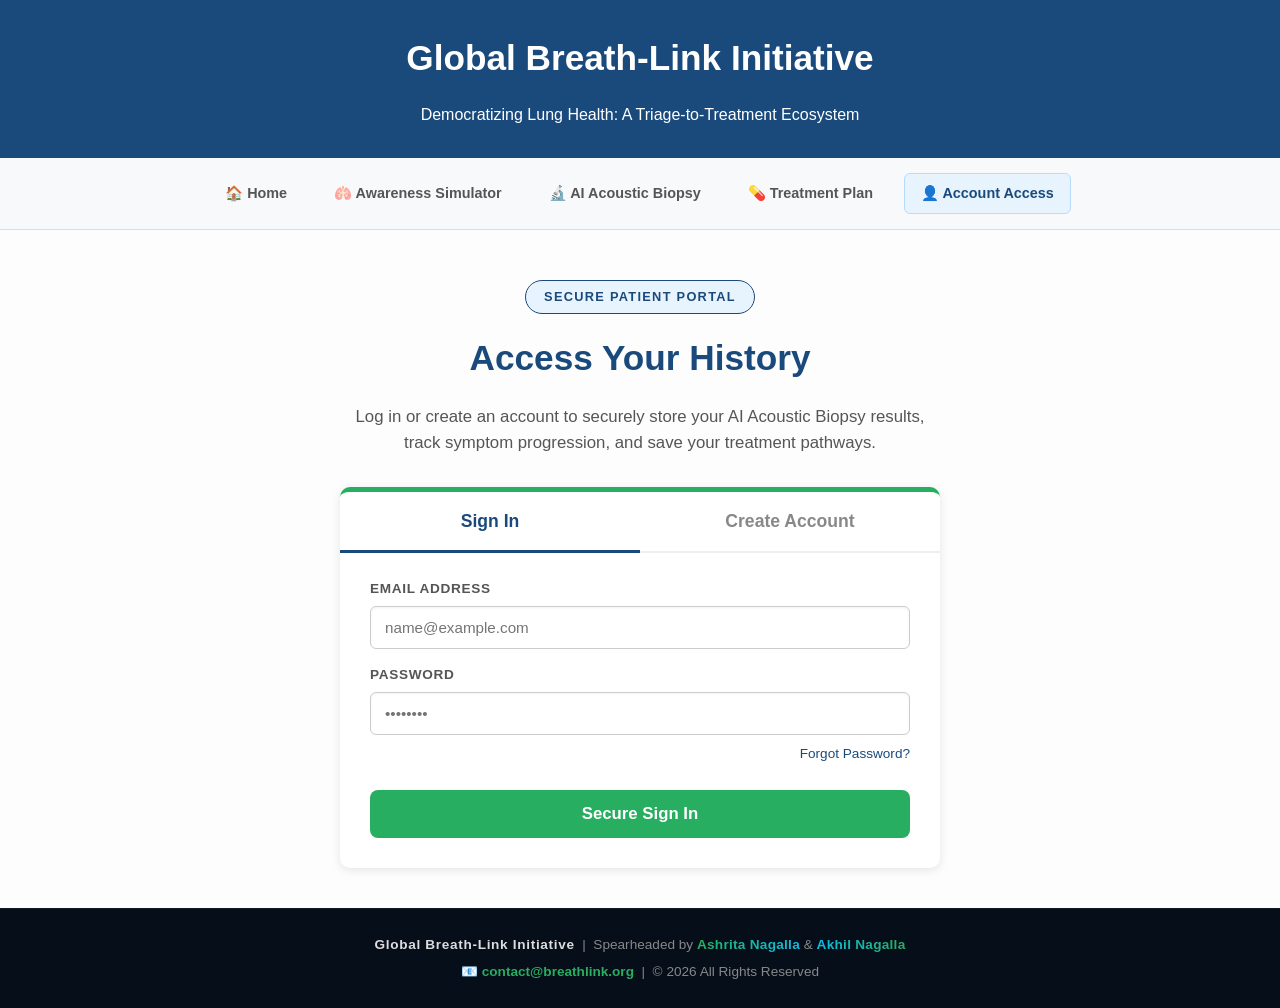
==== auth.html @ 33bfcf0e "Add files via upload" ====
<!DOCTYPE html>
<html lang="en">
<head>
<meta charset="UTF-8">
<meta name="viewport" content="width=device-width, initial-scale=1.0">
<title>Account Access — Global Breath-Link</title>
<link rel="stylesheet" href="style.css">
<style>
/* AUTH SPECIFIC STYLES - LIGHT THEME */
.auth-wrap { max-width: 600px; margin: 0 auto; padding: 20px 0; }

.auth-tabs { display: flex; border-bottom: 2px solid #eee; margin-bottom: 25px; }
.auth-tab {
    flex: 1; text-align: center; padding: 15px; font-size: 1.1rem; 
    font-weight: bold; color: #888; cursor: pointer; transition: 0.3s;
    border-bottom: 3px solid transparent; margin-bottom: -2px;
}
.auth-tab:hover { color: var(--primary); }
.auth-tab.active { color: var(--primary); border-bottom-color: var(--primary); }

.auth-form { display: none; animation: fadeIn 0.3s ease; }
.auth-form.active { display: block; }

@keyframes fadeIn { from { opacity: 0; transform: translateY(10px); } to { opacity: 1; transform: translateY(0); } }

.form-group { margin-bottom: 15px; text-align: left; }
.form-group label { display: block; font-size: 0.85rem; color: #555; font-weight: bold; margin-bottom: 6px; letter-spacing: 0.05em; text-transform: uppercase; }
.form-input {
    width: 100%; background: #fff; border: 1px solid #ccc; border-radius: 6px; 
    color: #333; padding: 12px 14px; font-size: 0.95rem; outline: none; 
    transition: border-color 0.2s; box-shadow: inset 0 1px 3px rgba(0,0,0,0.05); 
    font-family: 'Segoe UI', Tahoma, sans-serif; box-sizing: border-box;
}
.form-input:focus { border-color: var(--secondary); box-shadow: 0 0 5px rgba(39,174,96,0.3); }

.reg-grid { display: grid; grid-template-columns: 1fr 1fr; gap: 15px; }
.reg-grid.three-col { grid-template-columns: 1fr 1fr 1fr; }
.full-width { grid-column: 1 / -1; }

@media (max-width: 600px) { .reg-grid, .reg-grid.three-col { grid-template-columns: 1fr; } }

.btn-auth {
    width: 100%; background: var(--secondary); color: white; padding: 14px; 
    border: none; border-radius: 8px; cursor: pointer; font-weight: bold; 
    font-size: 1.05rem; transition: 0.2s; margin-top: 10px;
}
.btn-auth:hover { background: #22c774; box-shadow: 0 4px 15px rgba(39,174,96,0.3); transform: translateY(-2px); }

.forgot-link { display: block; text-align: right; font-size: 0.85rem; color: var(--primary); text-decoration: none; margin-top: 8px; font-weight: 500; }
.privacy-notice { background: #f8f9fa; border: 1px solid #eee; border-radius: 8px; padding: 15px; font-size: 0.85rem; color: #666; margin-top: 25px; line-height: 1.6; text-align: left; }

/* Notification Banner */
#notification { display: none; padding: 15px; border-radius: 8px; margin-bottom: 20px; font-weight: bold; text-align: center; }
.alert-success { background: #d4edda; color: #155724; border: 1px solid #c3e6cb; }
.alert-error { background: #f8d7da; color: #721c24; border: 1px solid #f5c6cb; }

/* Dashboard UI (Shown when logged in) */
#dashboardView { display: none; text-align: center; }
.user-profile-card { background: #fdfdfd; border: 1px solid #eee; border-radius: 8px; padding: 25px; margin-bottom: 20px; box-shadow: 0 2px 5px rgba(0,0,0,0.02); text-align: left;}
.profile-row { display: flex; justify-content: space-between; padding: 10px 0; border-bottom: 1px solid #f9f9f9; }
.profile-row:last-child { border-bottom: none; }
</style>
</head>
<body>

<header>
    <h1>Global Breath-Link Initiative</h1>
    <p>Democratizing Lung Health: A Triage-to-Treatment Ecosystem</p>
</header>

<div class="top-nav" id="mainNav">
    <a href="index.html">🏠 Home</a>
    <a href="awareness.html">🫁 Awareness Simulator</a>
    <a href="detection.html">🔬 AI Acoustic Biopsy</a>
    <a href="treatment.html">💊 Treatment Plan</a>
    <a href="auth.html" class="active" id="navAuthLink">👤 Account Access</a>
</div>

<div class="container" id="mainContent">
    <div class="auth-wrap">

        <div id="notification"></div>

        <div id="authView">
            <div style="text-align:center; margin-bottom:30px; padding-top:10px;">
                <div style="display:inline-block; background:#e8f4fd; border:1px solid var(--primary); border-radius:20px; padding:6px 18px; font-size:0.8rem; font-weight: bold; color:var(--primary); letter-spacing:0.1em; text-transform:uppercase; margin-bottom:16px;">SECURE PATIENT PORTAL</div>
                <h2 style="font-size:2.2rem; margin-top:0; margin-bottom:10px; color:var(--primary);">Access Your History</h2>
                <p style="color:#555; line-height:1.6; font-size:1.05rem;">Log in or create an account to securely store your AI Acoustic Biopsy results, track symptom progression, and save your treatment pathways.</p>
            </div>

            <div class="card" style="border-top-color: var(--secondary); padding: 0;">
                <div class="auth-tabs">
                    <div class="auth-tab active" id="tabLogin" onclick="switchTab('login')">Sign In</div>
                    <div class="auth-tab" id="tabRegister" onclick="switchTab('register')">Create Account</div>
                </div>

                <div style="padding: 0 30px 30px 30px;">
                    
                    <form id="formLogin" class="auth-form active" onsubmit="loginUser(event)">
                        <div class="form-group">
                            <label>Email Address</label>
                            <input type="email" id="loginEmail" class="form-input" placeholder="name@example.com" required>
                        </div>
                        <div class="form-group">
                            <label>Password</label>
                            <input type="password" id="loginPassword" class="form-input" placeholder="••••••••" required>
                            <a href="#" class="forgot-link">Forgot Password?</a>
                        </div>
                        <button type="submit" class="btn-auth">Secure Sign In</button>
                    </form>

                    <form id="formRegister" class="auth-form" onsubmit="registerUser(event)">
                        <div class="reg-grid three-col">
                            <div class="form-group">
                                <label>First Name</label>
                                <input type="text" id="regFirstName" class="form-input" required>
                            </div>
                            <div class="form-group">
                                <label>Middle Name</label>
                                <input type="text" id="regMiddleName" class="form-input" placeholder="(Optional)">
                            </div>
                            <div class="form-group">
                                <label>Last Name</label>
                                <input type="text" id="regLastName" class="form-input" required>
                            </div>
                        </div>

                        <div class="reg-grid">
                            <div class="form-group">
                                <label>Email Address</label>
                                <input type="email" id="regEmail" class="form-input" required>
                            </div>
                            <div class="form-group">
                                <label>Phone Number</label>
                                <input type="tel" id="regPhone" class="form-input" required>
                            </div>
                        </div>

                        <div class="form-group full-width">
                            <label>Street Address</label>
                            <input type="text" id="regAddress" class="form-input" placeholder="123 Main St, Apt 4B" required>
                        </div>

                        <div class="reg-grid three-col">
                            <div class="form-group">
                                <label>Country</label>
                                <select id="regCountry" class="form-input" required>
                                    <option value="">Select...</option>
                                    <option value="US">United States</option>
                                    <option value="UK">United Kingdom</option>
                                    <option value="IN">India</option>
                                    <option value="CA">Canada</option>
                                    <option value="AU">Australia</option>
                                </select>
                            </div>
                            <div class="form-group">
                                <label>State / Province</label>
                                <input type="text" id="regState" class="form-input" required>
                            </div>
                            <div class="form-group">
                                <label>ZIP / PIN Code</label>
                                <input type="text" id="regZip" class="form-input" required>
                            </div>
                        </div>

                        <div class="reg-grid" style="margin-top: 10px; border-top: 1px solid #eee; padding-top: 20px;">
                            <div class="form-group">
                                <label>Create Password</label>
                                <input type="password" id="regPassword" class="form-input" placeholder="Min 8 characters" required>
                            </div>
                            <div class="form-group">
                                <label>Confirm Password</label>
                                <input type="password" id="regConfirmPassword" class="form-input" required>
                            </div>
                        </div>

                        <button type="submit" class="btn-auth" style="background: var(--primary);">Register Account</button>
                        
                        <div class="privacy-notice">
                            🔒 <strong>Prototype Notice:</strong> Because this site is hosted on GitHub Pages, data is saved locally to your browser's memory. Real-world deployments will sync to an encrypted cloud database.
                        </div>
                    </form>

                </div>
            </div>
        </div>

        <div id="dashboardView">
            <div style="text-align:center; margin-bottom:30px; padding-top:10px;">
                <div style="display:inline-block; background:rgba(39,174,96,0.15); border:1px solid var(--secondary); border-radius:20px; padding:6px 18px; font-size:0.8rem; font-weight: bold; color:var(--secondary); letter-spacing:0.1em; text-transform:uppercase; margin-bottom:16px;">SECURE SESSION ACTIVE</div>
                <h2 style="font-size:2.2rem; margin-top:0; margin-bottom:10px; color:var(--primary);">Welcome, <span id="dashName">User</span></h2>
            </div>

            <div class="user-profile-card">
                <h3 style="margin-top:0; color:var(--primary); border-bottom: 2px solid #f0f0f0; padding-bottom: 10px;">Profile Information</h3>
                <div class="profile-row"><strong>Full Name:</strong> <span id="dashFullName"></span></div>
                <div class="profile-row"><strong>Email:</strong> <span id="dashEmail"></span></div>
                <div class="profile-row"><strong>Phone:</strong> <span id="dashPhone"></span></div>
                <div class="profile-row"><strong>Address:</strong> <span id="dashAddress"></span></div>
                <div class="profile-row"><strong>Location:</strong> <span id="dashLocation"></span></div>
            </div>

            <div class="reg-grid">
                <button class="btn-auth" onclick="window.location.href='detection.html'" style="margin-top:0;">🔬 Start New Analysis</button>
                <button class="btn-auth" onclick="logoutUser()" style="background:var(--danger); margin-top:0;">🚪 Secure Logout</button>
            </div>
            
            <button class="btn-auth" onclick="deleteAccount()" style="background:transparent; color:var(--danger); border:1px solid var(--danger); margin-top:15px;">Delete My Account</button>
        </div>

    </div>
</div>

<footer style="background: #060e1a; padding: 25px 20px; border-top: 1px solid rgba(255,255,255,0.05); text-align: center; font-family: 'Segoe UI', Tahoma, sans-serif; font-size: 0.85rem; color: #888;">
    <div style="margin-bottom: 6px;">
        <strong style="color: #ddd; letter-spacing: 0.05em;">Global Breath-Link Initiative</strong> &nbsp;|&nbsp; 
        Spearheaded by 
        <span style="font-weight: 800; letter-spacing: 0.02em; background: linear-gradient(90deg, #27ae60, #0abde3); -webkit-background-clip: text; -webkit-text-fill-color: transparent;">Ashrita Nagalla</span> 
        &amp; 
        <span style="font-weight: 800; letter-spacing: 0.02em; background: linear-gradient(90deg, #0abde3, #27ae60); -webkit-background-clip: text; -webkit-text-fill-color: transparent;">Akhil Nagalla</span>
    </div>
    <div>
        📧 <a href="mailto:contact@breathlink.org" style="color: var(--secondary); text-decoration: none; font-weight: 600; transition: 0.2s;" onmouseover="this.style.color='#0abde3'" onmouseout="this.style.color='var(--secondary)'">contact@breathlink.org</a> 
        &nbsp;|&nbsp; &copy; 2026 All Rights Reserved
    </div>
</footer>

<script>
// ==========================================
// CLIENT-SIDE DATABASE USING LOCALSTORAGE
// ==========================================

// Initialize Database structure if it doesn't exist
function initDB() {
    if (!localStorage.getItem('breathlink_users')) {
        localStorage.setItem('breathlink_users', JSON.stringify([]));
    }
}

// ── UI LOGIC ──
function switchTab(tab) {
    document.getElementById('tabLogin').classList.remove('active');
    document.getElementById('tabRegister').classList.remove('active');
    document.getElementById('formLogin').classList.remove('active');
    document.getElementById('formRegister').classList.remove('active');
    document.getElementById('notification').style.display = 'none';

    if (tab === 'login') {
        document.getElementById('tabLogin').classList.add('active');
        document.getElementById('formLogin').classList.add('active');
    } else {
        document.getElementById('tabRegister').classList.add('active');
        document.getElementById('formRegister').classList.add('active');
    }
}

function showNotification(msg, type) {
    const banner = document.getElementById('notification');
    banner.textContent = msg;
    banner.className = type === 'success' ? 'alert-success' : 'alert-error';
    banner.style.display = 'block';
    window.scrollTo({ top: 0, behavior: 'smooth' });
}

// Check session on page load
function checkSession() {
    initDB();
    const currentUser = JSON.parse(localStorage.getItem('breathlink_session'));
    
    if (currentUser) {
        // Show Dashboard
        document.getElementById('authView').style.display = 'none';
        document.getElementById('dashboardView').style.display = 'block';
        document.getElementById('navAuthLink').textContent = '👤 My Dashboard';
        
        // Populate Data
        document.getElementById('dashName').textContent = currentUser.firstName;
        document.getElementById('dashFullName').textContent = `${currentUser.firstName} ${currentUser.middleName} ${currentUser.lastName}`.replace(/  /g, ' ');
        document.getElementById('dashEmail').textContent = currentUser.email;
        document.getElementById('dashPhone').textContent = currentUser.phone;
        document.getElementById('dashAddress').textContent = currentUser.address;
        document.getElementById('dashLocation').textContent = `${currentUser.state}, ${currentUser.zipCode}, ${currentUser.country}`;
    } else {
        // Show Login/Register
        document.getElementById('authView').style.display = 'block';
        document.getElementById('dashboardView').style.display = 'none';
        document.getElementById('navAuthLink').textContent = '👤 Account Access';
    }
}

// ── CRUD OPERATIONS ──

// 1. CREATE (Register User)
function registerUser(e) {
    e.preventDefault();
    const pw1 = document.getElementById('regPassword').value;
    const pw2 = document.getElementById('regConfirmPassword').value;
    const email = document.getElementById('regEmail').value.toLowerCase();

    if (pw1 !== pw2) { showNotification("Passwords do not match.", "error"); return; }
    if (pw1.length < 8) { showNotification("Password must be at least 8 characters.", "error"); return; }

    const users = JSON.parse(localStorage.getItem('breathlink_users'));
    
    // Check if email exists
    if (users.find(u => u.email === email)) {
        showNotification("Account with this email already exists. Please log in.", "error");
        return;
    }

    // Create new user object (simulating a DB record)
    const newUser = {
        id: Date.now().toString(),
        firstName: document.getElementById('regFirstName').value,
        middleName: document.getElementById('regMiddleName').value,
        lastName: document.getElementById('regLastName').value,
        email: email,
        phone: document.getElementById('regPhone').value,
        address: document.getElementById('regAddress').value,
        country: document.getElementById('regCountry').value,
        state: document.getElementById('regState').value,
        zipCode: document.getElementById('regZip').value,
        password: btoa(pw1) // Simple base64 encoding for prototype purposes
    };

    // Save to "Database"
    users.push(newUser);
    localStorage.setItem('breathlink_users', JSON.stringify(users));

    showNotification("Account created successfully! Please log in.", "success");
    document.getElementById('formRegister').reset();
    setTimeout(() => switchTab('login'), 1500);
}

// 2. READ (Login User)
function loginUser(e) {
    e.preventDefault();
    const email = document.getElementById('loginEmail').value.toLowerCase();
    const password = btoa(document.getElementById('loginPassword').value);

    const users = JSON.parse(localStorage.getItem('breathlink_users'));
    const user = users.find(u => u.email === email && u.password === password);

    if (user) {
        // Remove password from session object
        const sessionUser = { ...user };
        delete sessionUser.password;
        
        // Save session
        localStorage.setItem('breathlink_session', JSON.stringify(sessionUser));
        
        showNotification("Login successful! Redirecting...", "success");
        setTimeout(() => checkSession(), 1000);
    } else {
        showNotification("Invalid email or password.", "error");
    }
}

// 3. DELETE (Logout & Delete Account)
function logoutUser() {
    localStorage.removeItem('breathlink_session');
    checkSession();
}

function deleteAccount() {
    if(confirm("Are you sure you want to permanently delete your account and history?")) {
        const currentUser = JSON.parse(localStorage.getItem('breathlink_session'));
        let users = JSON.parse(localStorage.getItem('breathlink_users'));
        
        // Filter out the current user
        users = users.filter(u => u.id !== currentUser.id);
        
        // Save updated DB and clear session
        localStorage.setItem('breathlink_users', JSON.stringify(users));
        localStorage.removeItem('breathlink_session');
        
        alert("Account deleted successfully.");
        checkSession();
    }
}

// Run on page load
window.onload = checkSession;
</script>

</body>
</html>
---- style.css ----
:root{
    --primary:#1a4a7c;
    --secondary:#27ae60;
    --bg:#fdfdfd;
    --accent:#f39c12;
    --dark:#0a0a0a;
    --danger:#e74c3c;
}

body{ font-family:'Segoe UI',Tahoma,sans-serif; line-height:1.6; margin:0; background:var(--bg); color:#333; }
.container{ max-width:1000px; margin:auto; padding:20px; }

header { 
    background: var(--primary); 
    color: #fff; 
    padding: 30px 20px; /* Reduced from 60px to 30px to make the header shorter */
    text-align: center; 
}

header h1 { 
    margin: 0; 
    font-size: 2.2rem; /* Slightly smaller text to fit the new height */
}
header p {
    margin-bottom: 0; /* Removes extra space below the paragraph */
}
section{ padding:40px 0; border-bottom:1px solid #ddd; }

/* ── GLOBAL NAV BAR ── */
/* ── GLOBAL NAV BAR ── */
.top-nav {
    background: #f8f9fa;
    border-bottom: 1px solid #ddd;
    padding: 15px 20px;
    display: flex;
    align-items: center;
    position: relative; /* This allows us to absolute position the dropdown inside the nav */
    justify-content: center; /* This keeps your links perfectly centered! */
    gap: 15px;
    flex-wrap: wrap;
}

.top-nav a {
    color: #555;
    text-decoration: none;
    padding: 8px 16px;
    border-radius: 6px;
    font-size: 0.9rem;
    font-weight: bold;
    transition: 0.2s;
}

.top-nav a:hover {
    background: #eee;
}

.top-nav a.active {
    color: var(--primary);
    background: #e8f4fd;
    border: 1px solid #b8daff;
}
/* VIEWING AREA */
.grid{ display:grid; grid-template-columns:repeat(auto-fit,minmax(300px,1fr)); gap:20px; }

/* UPDATED: Added Flexbox properties so inner elements can be pushed to bottom */
.card { 
    background:#fff; 
    padding:25px; 
    border-radius:10px; 
    box-shadow:0 2px 10px rgba(0,0,0,0.1); 
    border-top:5px solid var(--secondary); 
    display: flex; 
    flex-direction: column; 
}

.tag-cloud{ display:flex; flex-wrap:wrap; gap:8px; margin-top:10px; }
.tag{ background:#e8f4fd; color:#1a4a7c; padding:6px 12px; border-radius:15px; font-size:0.85rem; font-weight:bold; cursor:pointer; transition: 0.2s; border:1px solid rgba(26,74,124,0.1); display: inline-block; }
.tag:hover{ background:#1a4a7c; color:white; transform:translateY(-2px); box-shadow:0 4px 10px rgba(26,74,124,0.2); }

/* SIMULATOR STYLES - LIGHT THEME */
#simulator{ display:none; background:#f8f9fa; color:#333; padding:40px 20px; text-align:center; border-top: 1px solid #eee;}
.viewer { max-width:300px; margin:10px auto; background: #0a0a0a; border-radius: 20px; position: relative; border: 4px solid #fff; box-shadow: 0 8px 25px rgba(0,0,0,0.15); }
canvas { display: block; max-width: 100%; height: auto; }

.healthbar{ width:280px; height:16px; background:#ddd; margin:20px auto; border-radius:10px; overflow:hidden; box-shadow: inset 0 2px 5px rgba(0,0,0,0.1); }
.healthfill{ height:100%; width:100%; background:#27ae60; transition: 1s; }

.controls button{ padding:10px 16px; margin:6px; border:1px solid #ccc; border-radius:6px; background:#fff; color:#555; cursor:pointer; font-weight:bold; transition:0.2s; box-shadow:0 2px 5px rgba(0,0,0,0.02); }
.controls button:hover { border-color:var(--primary); color:var(--primary); background:#e8f4fd; }
.controls button.active { background: var(--secondary); border-color:var(--secondary); color:white; box-shadow:0 4px 10px rgba(39,174,96,0.3); }

/* DETAILED INFO PANEL (CLINICAL ANALYSIS) - LIGHT THEME */
.edu-panel {
    max-width: 700px; margin: 30px auto; background: #fff; padding: 30px;
    border-radius: 12px; text-align: left; border: 1px solid #eee;
    border-top: 4px solid var(--secondary);
    max-height: 500px; overflow-y: auto;
    box-shadow: 0 4px 20px rgba(0,0,0,0.05);
}

.unlock-msg { color: #856404; background:#fff3cd; border:1px solid #ffeeba; font-weight: bold; margin: 15px auto; padding: 12px 20px; border-radius: 8px; font-size: 0.9rem; display: inline-block; }
.quizBtn{ display:none; background:var(--secondary); padding:15px 30px; border:none; border-radius:8px; color:white; font-weight:bold; cursor:pointer; margin-top:20px; box-shadow:0 4px 15px rgba(39,174,96,0.3); transition:0.2s; font-size: 1.05rem;}
.quizBtn:hover{ background:#22c774; transform:translateY(-2px); }

/* QUIZ MODAL - LIGHT THEME */
#quizModal {
    display:none; position:fixed; top:0; left:0; width:100%; height:100%;
    background:rgba(255,255,255,0.85); z-index:2000; justify-content:center; align-items:center;
    padding: 20px; backdrop-filter: blur(5px);
}
.quiz-content {
    background:#fdfdfd; padding:30px; border-radius:8px; max-width:600px; width:90%;
    color:#444; position: relative; display: flex; flex-direction: column; max-height: 90vh;
    border:1px solid #eee; box-shadow: 0 10px 30px rgba(0,0,0,0.1);
    border-top: 4px solid var(--secondary);
}
#quizHeader { color: var(--primary); margin-top: 0; padding-bottom: 15px; border-bottom: 2px solid #f0f0f0; font-size: 1.5rem;}
#quizBody { overflow-y: auto; flex-grow: 1; padding-right: 15px; margin: 20px 0; }
.quiz-q { margin-bottom: 25px; border-bottom: 1px solid #f9f9f9; padding-bottom: 15px; }
.quiz-q p { font-weight: bold; color: #333; margin-bottom: 10px; }
.quiz-q label { color: #555; }

#quizResults { display:none; padding:15px; border-radius:8px; font-weight:bold; margin-bottom:15px; text-align:center; background:#e8f4fd; color:var(--primary); border:1px solid #b8daff;}

/* NAME INPUT SECTION */
#nameSection {
    display: none;
    background: #fdfdfd;
    border: 1px solid #eee;
    border-radius: 8px;
    padding: 20px;
    margin: 15px 0;
    text-align: center;
    box-shadow: 0 2px 5px rgba(0,0,0,0.02);
}
#nameSection h3 { color: var(--primary); margin: 0 0 8px 0; font-size: 1.1rem; }
#nameSection p { color: #666; margin: 0 0 15px 0; font-size: 0.9rem; }
.name-inputs { display: flex; gap: 10px; justify-content: center; flex-wrap: wrap; }
.name-inputs input {
    background:#fff; border:1px solid #ccc; border-radius:6px; color:#333; padding:12px 14px; font-size:0.95rem;
    outline:none; transition:border-color 0.2s; box-shadow: inset 0 1px 3px rgba(0,0,0,0.05); font-family:'Segoe UI',Tahoma,sans-serif;
}
.name-inputs input:focus { border-color:var(--secondary); box-shadow: 0 0 5px rgba(39,174,96,0.3); }
.name-inputs input.input-error { border-color: var(--danger); animation: shake 0.3s ease; }

@keyframes shake {
    0%, 100% { transform: translateX(0); }
    25% { transform: translateX(-5px); }
    75% { transform: translateX(5px); }
}

#nameError { color: var(--danger); font-size: 0.85rem; margin-top: 8px; display: none; }

.cert-btn { 
    display:none; background:var(--primary); color:white; padding:14px; 
    border:none; border-radius:8px; cursor:pointer; font-weight:bold; 
    width:100%; margin-top:10px; transition: 0.2s; font-size: 1rem;
}
.cert-btn:hover { background:#153a63; transform:translateY(-2px); box-shadow:0 4px 15px rgba(26,74,124,0.3); }

.close-quiz { 
    background:none; border:none; color:#888; cursor:pointer; 
    text-align:center; width:100%; margin-top: 15px; 
    font-size: 0.9rem; font-weight: 500;
}
.close-quiz:hover { color: #555; }

footer{ text-align:center; padding:40px; background:#222; color:#eee; }

/* ===== GRID FIX (SAFE) ===== */
.grid {
    display: grid;
    grid-template-columns: repeat(2, 1fr);
    gap: 20px;
}

/* ===== CARD ALIGNMENT FIX ===== */
.treatment-card {
    grid-column: span 2;
    max-width: 520px;
    justify-self: center;
}

/* ===== MOBILE FIX ===== */
@media (max-width: 700px) {
    .grid {
        grid-template-columns: 1fr;
    }

    .treatment-card {
        grid-column: span 1;
        max-width: 100%;
    }
    
}

/* Style the actual dropdown menu */
.goog-te-gadget .goog-te-combo {
    color: #333;
    background: #fff;
    padding: 6px;
    border-radius: 4px;
    border: 1px solid #ccc;
    font-family: 'Segoe UI', Tahoma, sans-serif;
    font-size: 0.9rem;
    cursor: pointer;
    outline: none;
    margin: 0;
}

.goog-te-gadget .goog-te-combo:focus {
    border-color: var(--primary);
}

/* Hide the annoying Google Translate top banner */
.goog-te-banner-frame.skiptranslate {
    display: none !important;
}

/* Prevent Google from pushing the page down */
body {
    top: 0px !important; 
}

/* ── CUSTOM CLEAN TRANSLATOR LAYOUT ── */
/* ── IN-NAV CUSTOM TRANSLATOR LAYOUT ── */
.custom-translator {
    margin-left: auto; /* This magical Flexbox rule pushes it to the far right edge! */
    display: flex;
    align-items: center;
}

/* Style the clean dropdown */
/* ── IN-NAV CUSTOM TRANSLATOR LAYOUT ── */
.custom-translator {
    position: absolute; /* This pulls it out of the flex flow */
    right: 20px; /* Pins it to the right edge of the nav bar */
}

/* Style the clean dropdown */
.custom-translator select {
    padding: 8px 12px;
    border: 1px solid #ccc;
    border-radius: 6px;
    background: #fff;
    color: #555;
    font-family: 'Segoe UI', Tahoma, sans-serif;
    font-size: 0.9rem;
    font-weight: bold;
    cursor: pointer;
    outline: none;
    transition: all 0.2s ease;
}

.custom-translator select:hover {
    background: #f8f9fa;
    border-color: var(--secondary);
}

.custom-translator select:focus {
    border-color: var(--secondary);
    box-shadow: 0 0 5px rgba(39,174,96,0.3);
}

/* The rest of the CSS styling from before remains exactly the same! */

/* ── HIDE ALL GOOGLE TRANSLATE ARTIFACTS ── */

/* 1. Hide the top banner frame completely */
.goog-te-banner-frame.skiptranslate {
    display: none !important;
}

/* 2. Prevent Google from adding padding to the top of the body */
body {
    top: 0px !important; 
}

/* 3. Hide the tooltip popup that appears when hovering over translated text */
.goog-tooltip {
    display: none !important;
}
.goog-tooltip:hover {
    display: none !important;
}

/* 4. Remove the weird yellow highlight background on translated text */
.goog-text-highlight {
    background-color: transparent !important;
    border: none !important; 
    box-shadow: none !important;
}
/* ── KIDS ZONE NAVIGATION BUTTON ── */
.kids-nav-btn {
    background: linear-gradient(135deg, #ff9a3c, #ff6b6b) !important;
    color: white !important;
    border: none !important;
    border-radius: 25px !important; /* Creates a playful pill shape */
    padding: 8px 22px !important;
    font-weight: 900 !important;
    letter-spacing: 0.05em;
    margin-left: 20px; /* Creates a physical gap from the adult tools */
    box-shadow: 0 4px 10px rgba(255, 107, 107, 0.3);
    text-transform: uppercase;
    font-size: 0.85rem !important;
}

.kids-nav-btn:hover {
    transform: translateY(-2px);
    box-shadow: 0 6px 15px rgba(255, 107, 107, 0.5);
    background: linear-gradient(135deg, #ff6b6b, #ff9a3c) !important;
    color: white !important;
}
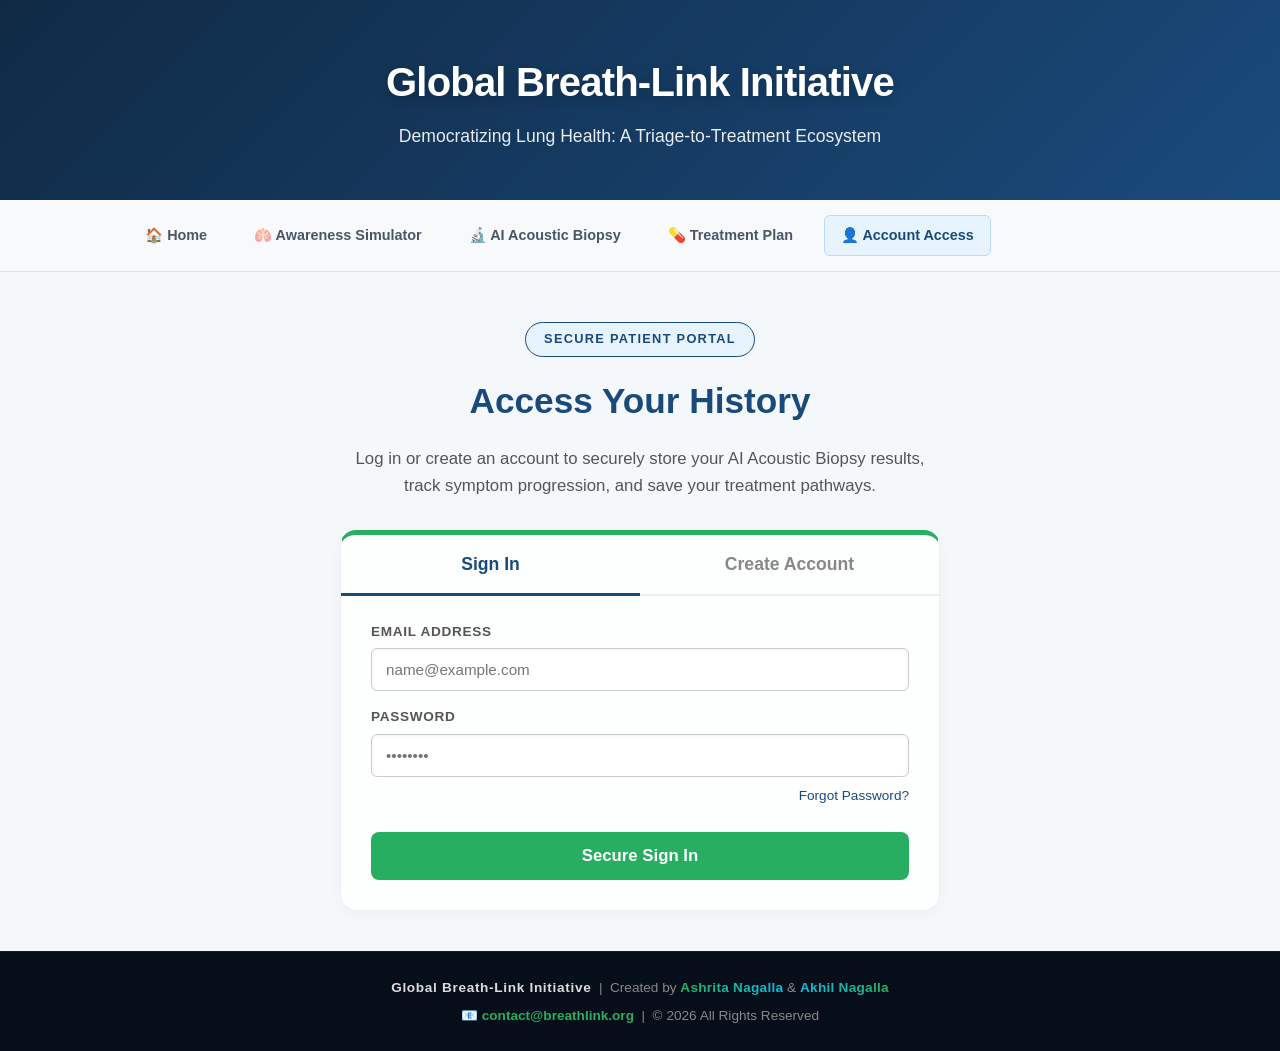
==== commit c48d3241: "Add files via upload" ====
--- a/auth.html
+++ b/auth.html
@@ -214,7 +214,7 @@
 <footer style="background: #060e1a; padding: 25px 20px; border-top: 1px solid rgba(255,255,255,0.05); text-align: center; font-family: 'Segoe UI', Tahoma, sans-serif; font-size: 0.85rem; color: #888;">
     <div style="margin-bottom: 6px;">
         <strong style="color: #ddd; letter-spacing: 0.05em;">Global Breath-Link Initiative</strong> &nbsp;|&nbsp; 
-        Spearheaded by 
+        Created by 
         <span style="font-weight: 800; letter-spacing: 0.02em; background: linear-gradient(90deg, #27ae60, #0abde3); -webkit-background-clip: text; -webkit-text-fill-color: transparent;">Ashrita Nagalla</span> 
         &amp; 
         <span style="font-weight: 800; letter-spacing: 0.02em; background: linear-gradient(90deg, #0abde3, #27ae60); -webkit-background-clip: text; -webkit-text-fill-color: transparent;">Akhil Nagalla</span>
--- a/style.css
+++ b/style.css
@@ -1,47 +1,116 @@
-:root{
-    --primary:#1a4a7c;
-    --secondary:#27ae60;
-    --bg:#fdfdfd;
-    --accent:#f39c12;
-    --dark:#0a0a0a;
-    --danger:#e74c3c;
-}
-
-body{ font-family:'Segoe UI',Tahoma,sans-serif; line-height:1.6; margin:0; background:var(--bg); color:#333; }
-.container{ max-width:1000px; margin:auto; padding:20px; }
-
+/* ========================================== */
+/* ── VARIABLE DEFINITIONS & BASE ROOT ────── */
+/* ========================================== */
+:root {
+    --primary: #1a4a7c;
+    --secondary: #27ae60;
+    --bg: #f5f8fa;
+    --accent: #f39c12;
+    --dark: #0a0a0a;
+    --danger: #e74c3c;
+    --glass-bg: rgba(255, 255, 255, 0.8);
+    --glass-border: rgba(26, 74, 124, 0.08);
+}
+
+body { 
+    font-family: 'Segoe UI', Tahoma, sans-serif; 
+    line-height: 1.6; 
+    margin: 0; 
+    background: var(--bg); 
+    color: #333; 
+    top: 0px !important; 
+    overflow-x: hidden;
+}
+
+.container { 
+    max-width: 1000px; 
+    margin: auto; 
+    padding: 20px; 
+}
+
+/* ── ULTIMATE CANVAS HEADER DESIGN ── */
 header { 
-    background: var(--primary); 
+    position: relative;
+    background: linear-gradient(135deg, #102a45 0%, #1a4a7c 100%); 
     color: #fff; 
-    padding: 30px 20px; /* Reduced from 60px to 30px to make the header shorter */
+    padding: 50px 20px; 
     text-align: center; 
+    overflow: hidden;
+}
+
+#headerParticleCanvas {
+    position: absolute;
+    top: 0;
+    left: 0;
+    width: 100%;
+    height: 100%;
+    pointer-events: none;
+    z-index: 1;
+}
+
+.header-foreground {
+    position: relative;
+    z-index: 2;
 }
 
 header h1 { 
     margin: 0; 
-    font-size: 2.2rem; /* Slightly smaller text to fit the new height */
-}
+    font-size: 2.5rem; 
+    font-weight: 800;
+    letter-spacing: -0.02em;
+    text-shadow: 0 4px 12px rgba(0,0,0,0.2);
+}
+
 header p {
-    margin-bottom: 0; /* Removes extra space below the paragraph */
-}
-section{ padding:40px 0; border-bottom:1px solid #ddd; }
-
-/* ── GLOBAL NAV BAR ── */
-/* ── GLOBAL NAV BAR ── */
+    margin-top: 8px;
+    margin-bottom: 0; 
+    font-size: 1.1rem;
+    opacity: 0.9;
+}
+
+section { 
+    padding: 40px 0; 
+    border-bottom: 1px solid #ddd; 
+}
+
+/* ========================================== */
+/* ── GLOBAL WEB SCROLLBAR CUSTOMIZATION ──── */
+/* ========================================== */
+::-webkit-scrollbar {
+    width: 8px;
+    height: 8px;
+}
+::-webkit-scrollbar-track {
+    background: #f1f1f1;
+    border-radius: 4px;
+}
+::-webkit-scrollbar-thumb {
+    background: var(--primary);
+    border-radius: 4px;
+}
+::-webkit-scrollbar-thumb:hover {
+    background: var(--secondary);
+}
+
+/* ========================================== */
+/* ── GLOBAL NAVIGATION BAR STRUCTURE ─────── */
+/* ========================================== */
 .top-nav {
-    background: #f8f9fa;
-    border-bottom: 1px solid #ddd;
-    padding: 15px 20px;
+    background: rgba(248, 249, 250, 0.95);
+    backdrop-filter: blur(10px);
+    border-bottom: 1px solid #dee2e6;
+    padding: 15px 180px 15px 20px; 
     display: flex;
     align-items: center;
-    position: relative; /* This allows us to absolute position the dropdown inside the nav */
-    justify-content: center; /* This keeps your links perfectly centered! */
+    position: relative; 
+    justify-content: center; 
     gap: 15px;
     flex-wrap: wrap;
+    z-index: 100;
 }
 
 .top-nav a {
-    color: #555;
+    color: #4a5568;
     text-decoration: none;
     padding: 8px 16px;
     border-radius: 6px;
@@ -51,7 +120,8 @@
 }
 
 .top-nav a:hover {
-    background: #eee;
+    background: #e2e8f0;
+    color: var(--primary);
 }
 
 .top-nav a.active {
@@ -59,142 +129,375 @@
     background: #e8f4fd;
     border: 1px solid #b8daff;
 }
-/* VIEWING AREA */
-.grid{ display:grid; grid-template-columns:repeat(auto-fit,minmax(300px,1fr)); gap:20px; }
-
-/* UPDATED: Added Flexbox properties so inner elements can be pushed to bottom */
+
+/* ── KIDS NAV CAPSULE PILL PIECE ── */
+.kids-nav-btn {
+    background: linear-gradient(135deg, #ff9a3c, #ff6b6b) !important;
+    color: white !important;
+    border: none !important;
+    border-radius: 25px !important; 
+    padding: 8px 22px !important;
+    font-weight: 900 !important;
+    letter-spacing: 0.05em;
+    margin-left: 20px; 
+    box-shadow: 0 4px 10px rgba(255, 107, 107, 0.3);
+    text-transform: uppercase;
+    font-size: 0.85rem !important;
+}
+
+.kids-nav-btn:hover {
+    transform: translateY(-2px) !important;
+    box-shadow: 0 6px 15px rgba(255, 107, 107, 0.5) !important;
+}
+
+/* ========================================== */
+/* ── NAVIGATION GEAR SETTINGS DROP-DOWN ──── */
+/* ========================================== */
+.settings-container {
+    position: absolute;
+    right: 20px;
+    top: 50%;
+    transform: translateY(-50%);
+    z-index: 1000;
+}
+
+.settings-gear-btn {
+    background: #ffffff;
+    color: var(--primary);
+    border: 1px solid #cbd5e1;
+    border-radius: 6px;
+    padding: 8px 14px;
+    font-size: 0.9rem;
+    font-weight: bold;
+    cursor: pointer;
+    display: flex;
+    align-items: center;
+    gap: 6px;
+    transition: all 0.2s;
+}
+
+.settings-gear-btn:hover {
+    border-color: var(--secondary);
+    background-color: #f8f9fa;
+}
+
+.settings-dropdown {
+    display: none; 
+    position: absolute;
+    right: 0;
+    top: 42px;
+    background: #ffffff;
+    border: 1px solid #ddd;
+    border-radius: 8px;
+    padding: 14px;
+    width: 200px;
+    box-shadow: 0 6px 20px rgba(0, 0, 0, 0.15);
+    flex-direction: column;
+    gap: 6px;
+}
+
+.settings-dropdown label {
+    font-size: 0.75rem;
+    font-weight: 800;
+    color: #666;
+    text-transform: uppercase;
+}
+
+.theme-toggle-btn {
+    background: var(--primary);
+    color: white;
+    border: none;
+    padding: 8px;
+    border-radius: 4px;
+    font-size: 0.8rem;
+    font-weight: bold;
+    cursor: pointer;
+    margin-top: 4px;
+    transition: background 0.2s;
+}
+
+.theme-toggle-btn:hover {
+    background: var(--secondary);
+}
+
+/* ========================================== */
+/* ── ULTIMATE GLASSMORPHISM PORTAL CARDS ─── */
+/* ========================================== */
+.grid { 
+    display: grid;
+    grid-template-columns: repeat(2, 1fr);
+    gap: 25px;
+}
+
 .card { 
-    background:#fff; 
-    padding:25px; 
-    border-radius:10px; 
-    box-shadow:0 2px 10px rgba(0,0,0,0.1); 
-    border-top:5px solid var(--secondary); 
+    background: var(--glass-bg); 
+    padding: 30px; 
+    border-radius: 16px; 
+    border: 1px solid var(--glass-border);
+    border-top: 5px solid var(--secondary); 
     display: flex; 
     flex-direction: column; 
-}
-
-.tag-cloud{ display:flex; flex-wrap:wrap; gap:8px; margin-top:10px; }
-.tag{ background:#e8f4fd; color:#1a4a7c; padding:6px 12px; border-radius:15px; font-size:0.85rem; font-weight:bold; cursor:pointer; transition: 0.2s; border:1px solid rgba(26,74,124,0.1); display: inline-block; }
-.tag:hover{ background:#1a4a7c; color:white; transform:translateY(-2px); box-shadow:0 4px 10px rgba(26,74,124,0.2); }
-
-/* SIMULATOR STYLES - LIGHT THEME */
-#simulator{ display:none; background:#f8f9fa; color:#333; padding:40px 20px; text-align:center; border-top: 1px solid #eee;}
-.viewer { max-width:300px; margin:10px auto; background: #0a0a0a; border-radius: 20px; position: relative; border: 4px solid #fff; box-shadow: 0 8px 25px rgba(0,0,0,0.15); }
+    box-shadow: 0 4px 15px rgba(0,0,0,0.03);
+    backdrop-filter: blur(8px);
+    transition: transform 0.3s cubic-bezier(0.175, 0.885, 0.32, 1.275), box-shadow 0.3s ease, border-color 0.3s ease !important;
+}
+
+.card:hover {
+    transform: translateY(-6px);
+    box-shadow: 0 16px 35px rgba(26, 74, 124, 0.12) !important;
+    border-color: rgba(26, 74, 124, 0.2);
+}
+
+.card-meta {
+    display: flex;
+    justify-content: space-between;
+    font-size: 0.78rem;
+    font-weight: 700;
+    color: #718096;
+    text-transform: uppercase;
+    letter-spacing: 0.03em;
+    margin-bottom: 12px;
+}
+
+.card h3 {
+    color: var(--primary);
+    font-size: 1.35rem;
+    margin-top: 0;
+    margin-bottom: 10px;
+}
+
+.card-action-bar {
+    margin-top: auto; 
+    text-align: center; 
+    padding-top: 25px;
+}
+
+.treatment-card {
+    grid-column: span 2;
+    max-width: 550px;
+    justify-self: center;
+}
+
+.tag-cloud { display: flex; flex-wrap: wrap; gap: 8px; margin-top: 10px; }
+.tag { background: #e8f4fd; color: #1a4a7c; padding: 7px 16px; border-radius: 30px; font-size: 0.85rem; font-weight: bold; cursor: pointer; transition: 0.2s; border: 1px solid rgba(26,74,124,0.1); display: inline-block; }
+.tag:hover { background: var(--primary); color: white; transform: translateY(-1px); box-shadow: 0 4px 12px rgba(26,74,124,0.15); }
+
+/* ========================================== */
+/* ── AWARENESS SIMULATOR WORKFLOW AREA ───── */
+/* ========================================== */
+#simulator { display: none; background: #f8f9fa; color: #333; padding: 40px 20px; text-align: center; border-top: 1px solid #eee;}
+.viewer { max-width: 300px; margin: 10px auto; background: #0a0a0a; border-radius: 20px; position: relative; border: 4px solid #fff; box-shadow: 0 8px 25px rgba(0,0,0,0.15); }
 canvas { display: block; max-width: 100%; height: auto; }
 
-.healthbar{ width:280px; height:16px; background:#ddd; margin:20px auto; border-radius:10px; overflow:hidden; box-shadow: inset 0 2px 5px rgba(0,0,0,0.1); }
-.healthfill{ height:100%; width:100%; background:#27ae60; transition: 1s; }
-
-.controls button{ padding:10px 16px; margin:6px; border:1px solid #ccc; border-radius:6px; background:#fff; color:#555; cursor:pointer; font-weight:bold; transition:0.2s; box-shadow:0 2px 5px rgba(0,0,0,0.02); }
-.controls button:hover { border-color:var(--primary); color:var(--primary); background:#e8f4fd; }
-.controls button.active { background: var(--secondary); border-color:var(--secondary); color:white; box-shadow:0 4px 10px rgba(39,174,96,0.3); }
-
-/* DETAILED INFO PANEL (CLINICAL ANALYSIS) - LIGHT THEME */
-.edu-panel {
-    max-width: 700px; margin: 30px auto; background: #fff; padding: 30px;
-    border-radius: 12px; text-align: left; border: 1px solid #eee;
-    border-top: 4px solid var(--secondary);
-    max-height: 500px; overflow-y: auto;
-    box-shadow: 0 4px 20px rgba(0,0,0,0.05);
-}
-
-.unlock-msg { color: #856404; background:#fff3cd; border:1px solid #ffeeba; font-weight: bold; margin: 15px auto; padding: 12px 20px; border-radius: 8px; font-size: 0.9rem; display: inline-block; }
-.quizBtn{ display:none; background:var(--secondary); padding:15px 30px; border:none; border-radius:8px; color:white; font-weight:bold; cursor:pointer; margin-top:20px; box-shadow:0 4px 15px rgba(39,174,96,0.3); transition:0.2s; font-size: 1.05rem;}
-.quizBtn:hover{ background:#22c774; transform:translateY(-2px); }
-
-/* QUIZ MODAL - LIGHT THEME */
-#quizModal {
-    display:none; position:fixed; top:0; left:0; width:100%; height:100%;
-    background:rgba(255,255,255,0.85); z-index:2000; justify-content:center; align-items:center;
-    padding: 20px; backdrop-filter: blur(5px);
-}
-.quiz-content {
-    background:#fdfdfd; padding:30px; border-radius:8px; max-width:600px; width:90%;
-    color:#444; position: relative; display: flex; flex-direction: column; max-height: 90vh;
-    border:1px solid #eee; box-shadow: 0 10px 30px rgba(0,0,0,0.1);
-    border-top: 4px solid var(--secondary);
-}
+.healthbar { width: 280px; height: 16px; background: #ddd; margin: 20px auto; border-radius: 10px; overflow: hidden; box-shadow: inset 0 2px 5px rgba(0,0,0,0.1); }
+.healthfill { height: 100%; width: 100%; background: #27ae60; transition: 1s; }
+
+.controls button { padding: 10px 16px; margin: 6px; border: 1px solid #ccc; border-radius: 6px; background: #fff; color: #555; cursor: pointer; font-weight: bold; transition: 0.2s; box-shadow: 0 2px 5px rgba(0,0,0,0.02); }
+.controls button:hover { border-color: var(--primary); color: var(--primary); background: #e8f4fd; }
+.controls button.active { background: var(--secondary); border-color: var(--secondary); color: white; box-shadow: 0 4px 10px rgba(39,174,96,0.3); }
+
+/* ── PATHOLOGY CLINICAL PANEL PANEL ── */
+.edu-panel { max-width: 700px; margin: 30px auto; background: #fff; padding: 30px; border-radius: 12px; text-align: left; border: 1px solid #eee; border-top: 4px solid var(--secondary); max-height: 500px; overflow-y: auto; box-shadow: 0 4px 20px rgba(0,0,0,0.05); }
+.unlock-msg { color: #856404; background: #fff3cd; border: 1px solid #ffeeba; font-weight: bold; margin: 15px auto; padding: 12px 20px; border-radius: 8px; font-size: 0.9rem; display: inline-block; }
+.quizBtn { display: none; background: var(--secondary); padding: 15px 30px; border: none; border-radius: 8px; color: white; font-weight: bold; cursor: pointer; margin-top: 20px; box-shadow: 0 4px 15px rgba(39,174,96,0.3); transition: 0.2s; font-size: 1.05rem;}
+.quizBtn:hover { background: #22c774; transform: translateY(-2px); }
+
+/* ========================================== */
+/* ── EXAM ASSESSMENT MODAL FRAME ARCHITECTURE */
+/* ========================================== */
+#quizModal { display: none; position: fixed; top: 0; left: 0; width: 100%; height: 100%; background: rgba(255,255,255,0.85); z-index: 2000; justify-content: center; align-items: center; padding: 20px; backdrop-filter: blur(5px); }
+.quiz-content { background: #fdfdfd; padding: 30px; border-radius: 8px; max-width: 600px; width: 90%; color: #444; position: relative; display: flex; flex-direction: column; max-height: 90vh; border: 1px solid #eee; box-shadow: 0 10px 30px rgba(0,0,0,0.1); border-top: 4px solid var(--secondary); }
 #quizHeader { color: var(--primary); margin-top: 0; padding-bottom: 15px; border-bottom: 2px solid #f0f0f0; font-size: 1.5rem;}
 #quizBody { overflow-y: auto; flex-grow: 1; padding-right: 15px; margin: 20px 0; }
 .quiz-q { margin-bottom: 25px; border-bottom: 1px solid #f9f9f9; padding-bottom: 15px; }
 .quiz-q p { font-weight: bold; color: #333; margin-bottom: 10px; }
 .quiz-q label { color: #555; }
-
-#quizResults { display:none; padding:15px; border-radius:8px; font-weight:bold; margin-bottom:15px; text-align:center; background:#e8f4fd; color:var(--primary); border:1px solid #b8daff;}
-
-/* NAME INPUT SECTION */
-#nameSection {
-    display: none;
-    background: #fdfdfd;
-    border: 1px solid #eee;
-    border-radius: 8px;
-    padding: 20px;
-    margin: 15px 0;
-    text-align: center;
-    box-shadow: 0 2px 5px rgba(0,0,0,0.02);
-}
+#quizResults { display: none; padding: 15px; border-radius: 8px; font-weight: bold; margin-bottom: 15px; text-align: center; background: #e8f4fd; color: var(--primary); border: 1px solid #b8daff;}
+
+/* ── DOCUMENT BADGE PROMPTS AREA ── */
+#nameSection { display: none; background: #fdfdfd; border: 1px solid #eee; border-radius: 8px; padding: 20px; margin: 15px 0; text-align: center; box-shadow: 0 2px 5px rgba(0,0,0,0.02); }
 #nameSection h3 { color: var(--primary); margin: 0 0 8px 0; font-size: 1.1rem; }
 #nameSection p { color: #666; margin: 0 0 15px 0; font-size: 0.9rem; }
 .name-inputs { display: flex; gap: 10px; justify-content: center; flex-wrap: wrap; }
-.name-inputs input {
-    background:#fff; border:1px solid #ccc; border-radius:6px; color:#333; padding:12px 14px; font-size:0.95rem;
-    outline:none; transition:border-color 0.2s; box-shadow: inset 0 1px 3px rgba(0,0,0,0.05); font-family:'Segoe UI',Tahoma,sans-serif;
-}
-.name-inputs input:focus { border-color:var(--secondary); box-shadow: 0 0 5px rgba(39,174,96,0.3); }
+.name-inputs input { background: #fff; border: 1px solid #ccc; border-radius: 6px; color: #333; padding: 12px 14px; font-size: 0.95rem; outline: none; transition: border-color 0.2s; box-shadow: inset 0 1px 3px rgba(0,0,0,0.05); font-family: 'Segoe UI', Tahoma, sans-serif; }
+.name-inputs input:focus { border-color: var(--secondary); box-shadow: 0 0 5px rgba(39,174,96,0.3); }
 .name-inputs input.input-error { border-color: var(--danger); animation: shake 0.3s ease; }
-
-@keyframes shake {
-    0%, 100% { transform: translateX(0); }
-    25% { transform: translateX(-5px); }
-    75% { transform: translateX(5px); }
-}
-
+@keyframes shake { 0%, 100% { transform: translateX(0); } 25% { transform: translateX(-5px); } 75% { transform: translateX(5px); } }
 #nameError { color: var(--danger); font-size: 0.85rem; margin-top: 8px; display: none; }
 
-.cert-btn { 
-    display:none; background:var(--primary); color:white; padding:14px; 
-    border:none; border-radius:8px; cursor:pointer; font-weight:bold; 
-    width:100%; margin-top:10px; transition: 0.2s; font-size: 1rem;
-}
-.cert-btn:hover { background:#153a63; transform:translateY(-2px); box-shadow:0 4px 15px rgba(26,74,124,0.3); }
-
-.close-quiz { 
-    background:none; border:none; color:#888; cursor:pointer; 
-    text-align:center; width:100%; margin-top: 15px; 
-    font-size: 0.9rem; font-weight: 500;
-}
+.cert-btn { display: none; background: var(--primary); color: white; padding: 14px; border: none; border-radius: 8px; cursor: pointer; font-weight: bold; width: 100%; margin-top: 10px; transition: 0.2s; font-size: 1rem;}
+.cert-btn:hover { background: #153a63; transform: translateY(-2px); box-shadow: 0 4px 15px rgba(26,74,124,0.3); }
+.close-quiz { background: none; border: none; color: #888; cursor: pointer; text-align: center; width: 100%; margin-top: 15px; font-size: 0.9rem; font-weight: 500;}
 .close-quiz:hover { color: #555; }
 
-footer{ text-align:center; padding:40px; background:#222; color:#eee; }
-
-/* ===== GRID FIX (SAFE) ===== */
-.grid {
-    display: grid;
-    grid-template-columns: repeat(2, 1fr);
-    gap: 20px;
-}
-
-/* ===== CARD ALIGNMENT FIX ===== */
-.treatment-card {
-    grid-column: span 2;
-    max-width: 520px;
-    justify-self: center;
-}
-
-/* ===== MOBILE FIX ===== */
-@media (max-width: 700px) {
-    .grid {
-        grid-template-columns: 1fr;
-    }
-
-    .treatment-card {
-        grid-column: span 1;
-        max-width: 100%;
-    }
-    
-}
-
-/* Style the actual dropdown menu */
+/* ========================================== */
+/* ── FAQ CHATBOT COMPONENT UI ────────────── */
+/* ========================================== */
+#chat-toggle-btn {
+    position: fixed;
+    bottom: 25px;
+    right: 25px;
+    padding: 12px 24px;
+    background-color: var(--secondary);
+    color: white;
+    border: none;
+    border-radius: 50px;
+    cursor: pointer;
+    font-size: 16px;
+    font-weight: bold;
+    box-shadow: 0 4px 15px rgba(0,0,0,0.2);
+    z-index: 3000;
+}
+
+#chat-container {
+    position: fixed;
+    bottom: 85px;
+    right: 25px;
+    width: 340px;
+    height: 450px;
+    background-color: #fff;
+    border-radius: 12px;
+    box-shadow: 0 8px 24px rgba(0,0,0,0.15);
+    display: none;
+    flex-direction: column;
+    overflow: hidden;
+    font-family: inherit;
+    z-index: 3000;
+    border: 1px solid rgba(0,0,0,0.1);
+}
+
+#chat-header {
+    background-color: var(--primary);
+    color: white;
+    padding: 15px;
+    display: flex;
+    justify-content: space-between;
+    align-items: center;
+    font-weight: bold;
+}
+
+#close-btn {
+    background: none;
+    border: none;
+    color: white;
+    font-size: 24px;
+    cursor: pointer;
+    line-height: 1;
+}
+
+#chat-box {
+    flex: 1;
+    padding: 15px;
+    overflow-y: auto;
+    background-color: #f4f7f6;
+    display: flex;
+    flex-direction: column;
+    gap: 12px;
+}
+
+.message {
+    padding: 10px 14px;
+    border-radius: 16px;
+    max-width: 80%;
+    font-size: 0.9rem;
+    line-height: 1.4;
+}
+
+.bot-message {
+    background-color: #e3ebf3;
+    color: #1e3a5f;
+    align-self: flex-start;
+    border-bottom-left-radius: 4px;
+}
+
+.user-message {
+    background-color: var(--primary);
+    color: white;
+    align-self: flex-end;
+    border-bottom-right-radius: 4px;
+}
+
+#chat-input-area {
+    display: flex;
+    padding: 12px;
+    border-top: 1px solid #eee;
+    background: white;
+}
+
+#user-input {
+    flex: 1;
+    padding: 10px;
+    border: 1px solid #ccc;
+    border-radius: 6px;
+    outline: none;
+}
+
+#send-btn {
+    background-color: var(--secondary);
+    color: white;
+    border: none;
+    padding: 0 16px;
+    margin-left: 8px;
+    border-radius: 6px;
+    cursor: pointer;
+    font-weight: bold;
+}
+
+#chat-alert-bubble {
+    position: fixed;
+    bottom: 85px;
+    right: 25px;
+    background: #1a4a7c;
+    color: white;
+    padding: 10px 16px;
+    border-radius: 12px;
+    font-size: 0.85rem;
+    font-weight: bold;
+    box-shadow: 0 4px 15px rgba(0,0,0,0.15);
+    display: none;
+    z-index: 2900;
+    animation: bubblePopEffect 0.4s cubic-bezier(0.175, 0.885, 0.32, 1.275) forwards;
+}
+
+#chat-alert-bubble::after {
+    content: '';
+    position: absolute;
+    bottom: -6px;
+    right: 24px;
+    border-width: 6px 6px 0;
+    border-style: solid;
+    border-color: #1a4a7c transparent;
+    display: block;
+    width: 0;
+}
+
+@keyframes bubblePopEffect {
+    from { opacity: 0; transform: translateY(15px) scale(0.8); }
+    to { opacity: 1; transform: translateY(0) scale(1); }
+}
+
+/* ========================================== */
+/* ── CORE FOOTER & TRANSLATION OVERRIDES ──── */
+/* ========================================== */
+footer { 
+    text-align: center; 
+    padding: 40px; 
+    background: #060e1a; 
+    color: #eee; 
+}
+
+.goog-te-banner-frame.skiptranslate,
+.goog-tooltip,
+.goog-tooltip:hover {
+    display: none !important;
+}
+
+.goog-text-highlight {
+    background-color: transparent !important;
+    border: none !important; 
+    box-shadow: none !important;
+}
+
 .goog-te-gadget .goog-te-combo {
     color: #333;
     background: #fff;
@@ -212,102 +515,103 @@
     border-color: var(--primary);
 }
 
-/* Hide the annoying Google Translate top banner */
-.goog-te-banner-frame.skiptranslate {
-    display: none !important;
-}
-
-/* Prevent Google from pushing the page down */
-body {
-    top: 0px !important; 
-}
-
-/* ── CUSTOM CLEAN TRANSLATOR LAYOUT ── */
-/* ── IN-NAV CUSTOM TRANSLATOR LAYOUT ── */
-.custom-translator {
-    margin-left: auto; /* This magical Flexbox rule pushes it to the far right edge! */
-    display: flex;
-    align-items: center;
-}
-
-/* Style the clean dropdown */
-/* ── IN-NAV CUSTOM TRANSLATOR LAYOUT ── */
-.custom-translator {
-    position: absolute; /* This pulls it out of the flex flow */
-    right: 20px; /* Pins it to the right edge of the nav bar */
-}
-
-/* Style the clean dropdown */
-.custom-translator select {
-    padding: 8px 12px;
-    border: 1px solid #ccc;
-    border-radius: 6px;
-    background: #fff;
-    color: #555;
-    font-family: 'Segoe UI', Tahoma, sans-serif;
-    font-size: 0.9rem;
-    font-weight: bold;
-    cursor: pointer;
-    outline: none;
-    transition: all 0.2s ease;
-}
-
-.custom-translator select:hover {
-    background: #f8f9fa;
-    border-color: var(--secondary);
-}
-
-.custom-translator select:focus {
-    border-color: var(--secondary);
-    box-shadow: 0 0 5px rgba(39,174,96,0.3);
-}
-
-/* The rest of the CSS styling from before remains exactly the same! */
-
-/* ── HIDE ALL GOOGLE TRANSLATE ARTIFACTS ── */
-
-/* 1. Hide the top banner frame completely */
-.goog-te-banner-frame.skiptranslate {
-    display: none !important;
-}
-
-/* 2. Prevent Google from adding padding to the top of the body */
-body {
-    top: 0px !important; 
-}
-
-/* 3. Hide the tooltip popup that appears when hovering over translated text */
-.goog-tooltip {
-    display: none !important;
-}
-.goog-tooltip:hover {
-    display: none !important;
-}
-
-/* 4. Remove the weird yellow highlight background on translated text */
-.goog-text-highlight {
-    background-color: transparent !important;
-    border: none !important; 
-    box-shadow: none !important;
-}
-/* ── KIDS ZONE NAVIGATION BUTTON ── */
-.kids-nav-btn {
-    background: linear-gradient(135deg, #ff9a3c, #ff6b6b) !important;
-    color: white !important;
-    border: none !important;
-    border-radius: 25px !important; /* Creates a playful pill shape */
-    padding: 8px 22px !important;
-    font-weight: 900 !important;
-    letter-spacing: 0.05em;
-    margin-left: 20px; /* Creates a physical gap from the adult tools */
-    box-shadow: 0 4px 10px rgba(255, 107, 107, 0.3);
-    text-transform: uppercase;
-    font-size: 0.85rem !important;
-}
-
-.kids-nav-btn:hover {
-    transform: translateY(-2px);
-    box-shadow: 0 6px 15px rgba(255, 107, 107, 0.5);
-    background: linear-gradient(135deg, #ff6b6b, #ff9a3c) !important;
-    color: white !important;
+/* ========================================== */
+/* ── DARK THEME LAYOUT VARIABLE OVERRIDES ── */
+/* ========================================== */
+body.dark-theme-mode {
+    background-color: #060b19 !important;
+    color: #e2e8f0 !important;
+    --glass-bg: rgba(20, 29, 54, 0.85);
+    --glass-border: rgba(255, 255, 255, 0.08);
+}
+
+body.dark-theme-mode .top-nav {
+    background-color: #111a30 !important;
+    border-color: #1e293b !important;
+}
+
+body.dark-theme-mode .top-nav a { 
+    color: #94a3b8; 
+}
+
+body.dark-theme-mode .top-nav a:hover { 
+    background-color: #1e293b; 
+    color: #fff;
+}
+
+body.dark-theme-mode .card {
+    box-shadow: 0 10px 30px rgba(0,0,0,0.4) !important;
+    border-top-color: var(--accent);
+}
+
+body.dark-theme-mode .card h3 { 
+    color: #ffffff; 
+}
+
+body.dark-theme-mode #simulator {
+    background: #0d1527;
+    color: #fff;
+    border-top-color: #111a30;
+}
+
+body.dark-theme-mode .edu-panel {
+    background: #111a30;
+    border-color: #1e293b;
+}
+
+body.dark-theme-mode #quizModal {
+    background: rgba(6, 11, 25, 0.9);
+}
+
+body.dark-theme-mode .quiz-content {
+    background: #111a30;
+    color: #fff;
+    border-color: #1e293b;
+}
+
+body.dark-theme-mode .quiz-q p {
+    color: #ffffff;
+}
+
+body.dark-theme-mode .quiz-q {
+    border-bottom-color: #1e293b;
+}
+
+body.dark-theme-mode .card-meta {
+    color: #94a3b8;
+}
+
+/* ========================================== */
+/* ── RESPONSIVE RESPONSIVENESS OVERRIDES ── */
+/* ========================================== */
+@media (max-width: 700px) {
+    .grid {
+        grid-template-columns: 1fr;
+    }
+    .treatment-card {
+        grid-column: span 1;
+        max-width: 100%;
+    }
+    .top-nav {
+        padding-right: 20px;
+        flex-direction: column;
+    }
+    .settings-container {
+        position: static;
+        transform: none;
+        margin-top: 10px;
+        width: 100%;
+        display: flex;
+        justify-content: center;
+    }
+    .settings-gear-btn {
+        width: 80%;
+        justify-content: center;
+    }
+    .settings-dropdown {
+        right: auto;
+        left: 50%;
+        transform: translateX(-50%);
+        width: 80%;
+    }
 }
